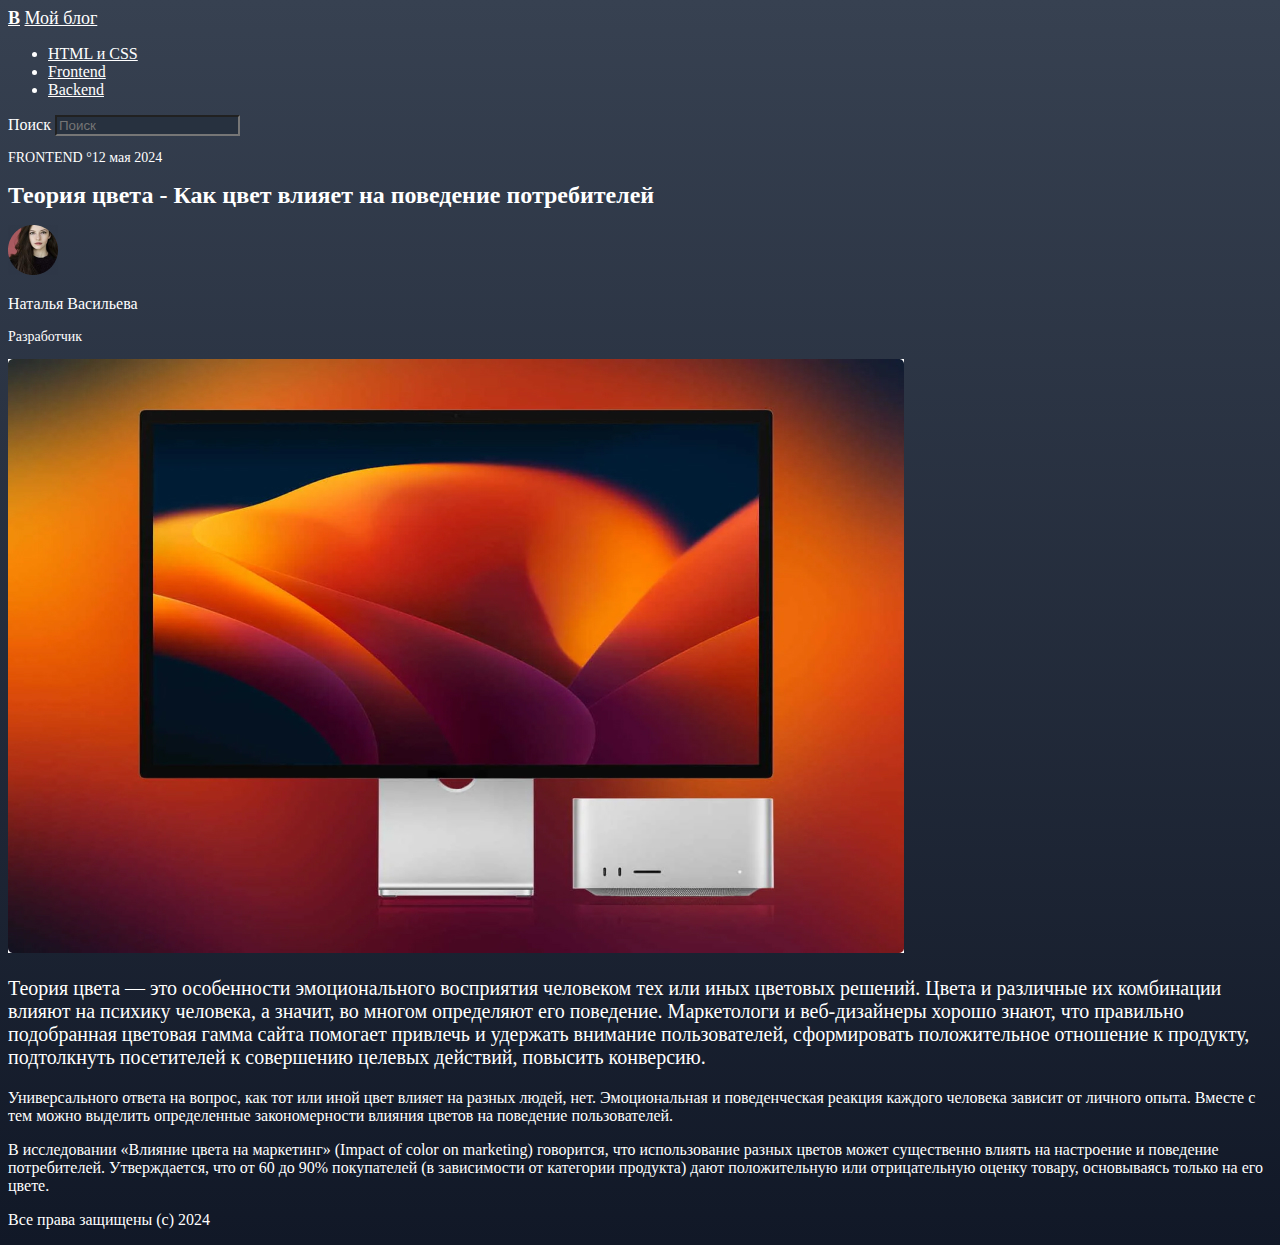
==== 1-Blog/index.html @ 47d86253 "Добавил цвет шрифтов и размер" ====
<!DOCTYPE html>
<html lang="ru">
<head>
	<meta charset="UTF-8">
	<meta http-equiv="X-UA-Compatible" content="IE=edge">
	<meta name="viewport" content="width=device-width, initial-scale=1.0">
	<meta name="description" content="Влияние цвета на поведение потребителей">
	<title>Блог | Васильева Н.</title>
	<link rel="stylesheet" href="./styles/style.css">
</head>
<body>

	<header>
		<nav>
			<div class="logo">
				<a class="logo-symbol" href="#">B</a>
				<a href="#">Мой блог</a>
			</div>
			<ul>
				<li><a href="#">HTML и CSS</a></li>
				<li><a href="#">Frontend</a></li>
				<li><a href="#">Backend</a></li>
			</ul>

			<label>
				Поиск
				<input type="text" placeholder="Поиск">
			</label>
		</nav>
	</header>

	<main>
		<p class="frontend-info">FRONTEND <span class="frontend-info__circle">&deg;</span>12 мая 2024</p>
		<section>
			<h1>Теория цвета - Как цвет влияет на поведение потребителей</h1>
		
			<div class="developer-info">
				<img src="./images/photo_girl.png" alt="Фото владельца блога">
				<p class="developer-info__name">Наталья Васильева</p>
				<p class="developer-info__developer">Разработчик</p>
			</div>
			
			<img 
				class="developer-info__image"
				src="./images/color_pane.jpg" 
				alt="Картинка с цветной абстракцией">
		
			</section>
		
		<p class="paragraph-text__block1">Теория цвета — это особенности эмоционального восприятия человеком тех или иных цветовых решений. Цвета и различные
			их комбинации влияют на психику человека, а значит, во многом определяют его поведение. Маркетологи и веб-дизайнеры
			хорошо знают, что правильно подобранная цветовая гамма сайта помогает привлечь и удержать внимание пользователей,
			сформировать положительное отношение к продукту, подтолкнуть посетителей к совершению целевых действий, повысить конверсию.
		</p>
		<p>Универсального ответа на вопрос, как тот или иной цвет влияет на разных людей, нет. Эмоциональная и поведенческая
			реакция каждого человека зависит от личного опыта. Вместе с тем можно выделить определенные закономерности влияния
			цветов на поведение пользователей.
		</p>
		<p>В исследовании «Влияние цвета на маркетинг» (Impact of color on marketing) говорится, что использование разных
			цветов может существенно влиять на настроение и поведение потребителей. Утверждается, что от 60 до 90% покупателей (в
			зависимости от категории продукта) дают положительную или отрицательную оценку товару, основываясь только на его
			цвете.
		</p>
	</main>	
	<footer>
		<p>Все права защищены (c) 2024</p>
	</footer>
</body>
</html>
---- 1-Blog/styles/style.css ----
body {
	background: linear-gradient(180deg, #374151 0%, #111827 100%);
	font-size: 16px;
	font-style: normal;
	font-weight: 400;
	color: #FFF;
}



nav a {
	color: #FFF;
}

.logo {
	font-size: 18px;
	font-weight: 400;
}

.logo-symbol {
	font-weight: 600;
}

nav input {
	background: rgba(31, 41, 55, 0.60);
}

.frontend-info {
	font-size: 14px;
}

h1 {
	font-size: 24px;
}

.developer-info {
	font-size: 16px;
}

.developer-info__developer {
	font-size: 14px;
}

.paragraph-text__block1 {
	font-size: 20px;
}
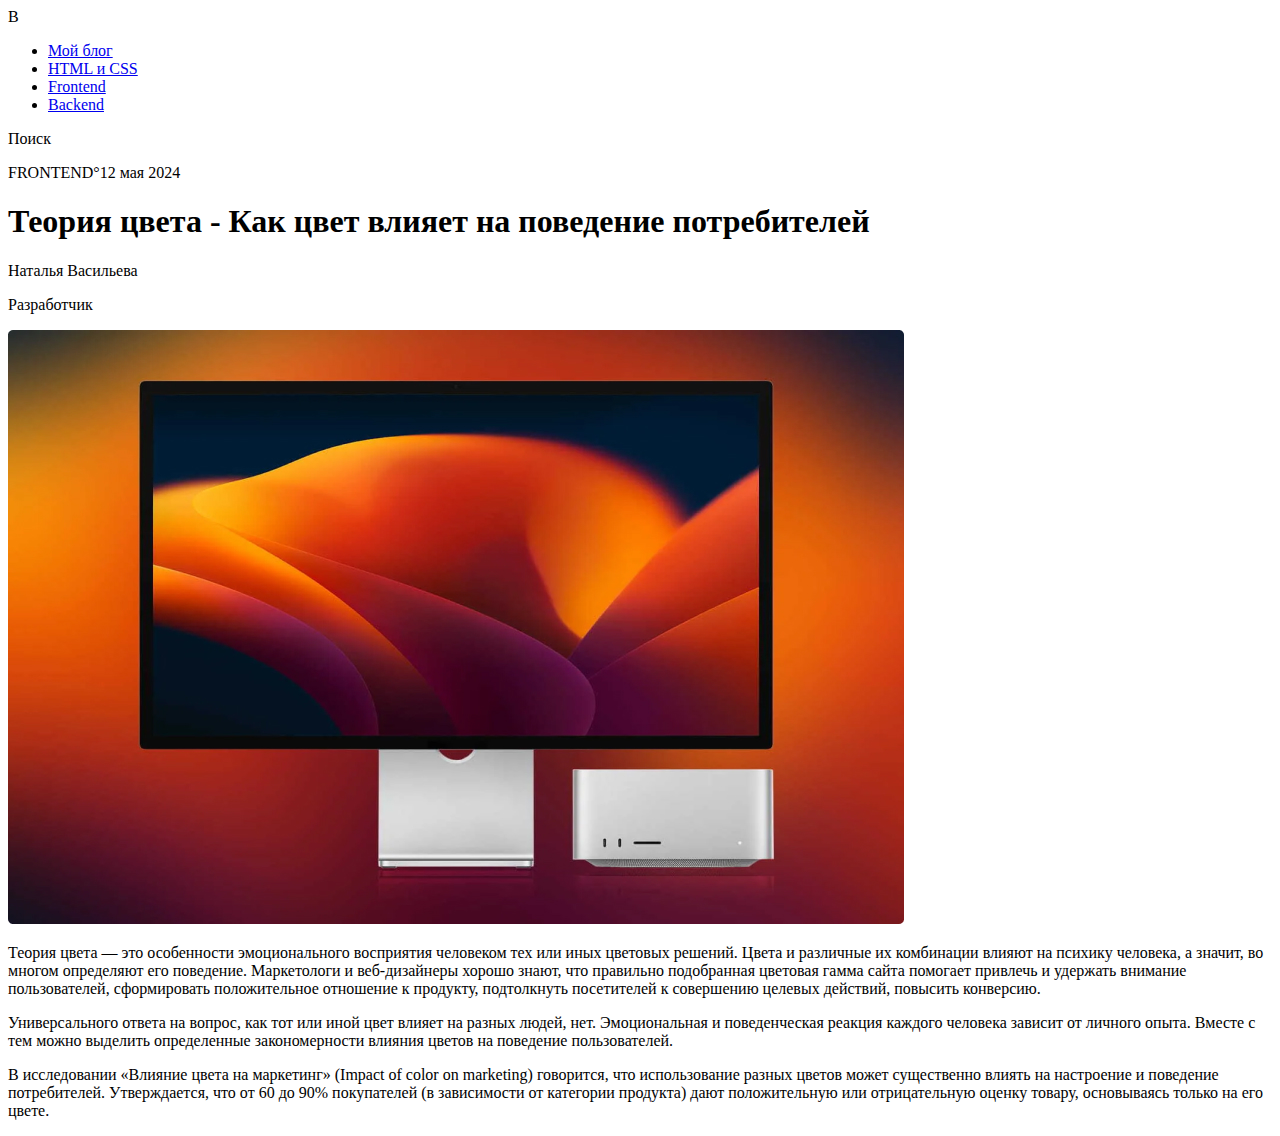
==== commit 9e5b1563: "Merge pull request #4 from kertio/1-html" ====
--- a/1-Blog/index.html
+++ b/1-Blog/index.html
@@ -6,48 +6,35 @@
 	<meta name="viewport" content="width=device-width, initial-scale=1.0">
 	<meta name="description" content="Влияние цвета на поведение потребителей">
 	<title>Блог | Васильева Н.</title>
-	<link rel="stylesheet" href="./styles/style.css">
 </head>
 <body>
 
 	<header>
 		<nav>
-			<div class="logo">
-				<a class="logo-symbol" href="#">B</a>
-				<a href="#">Мой блог</a>
-			</div>
+			<div>B</div>
 			<ul>
+				<li><a href="#">Мой блог</a></li>
 				<li><a href="#">HTML и CSS</a></li>
 				<li><a href="#">Frontend</a></li>
 				<li><a href="#">Backend</a></li>
 			</ul>
-
-			<label>
-				Поиск
-				<input type="text" placeholder="Поиск">
-			</label>
+			<p>Поиск</p>
 		</nav>
 	</header>
 
 	<main>
-		<p class="frontend-info">FRONTEND <span class="frontend-info__circle">&deg;</span>12 мая 2024</p>
+		<p>FRONTEND<span>&deg;</span>12 мая 2024</p>
 		<section>
 			<h1>Теория цвета - Как цвет влияет на поведение потребителей</h1>
 		
-			<div class="developer-info">
-				<img src="./images/photo_girl.png" alt="Фото владельца блога">
-				<p class="developer-info__name">Наталья Васильева</p>
-				<p class="developer-info__developer">Разработчик</p>
+			<div>
+				<p>Наталья Васильева</p>
+				<p>Разработчик</p>
 			</div>
-			
-			<img 
-				class="developer-info__image"
-				src="./images/color_pane.jpg" 
-				alt="Картинка с цветной абстракцией">
+			<img src="./images/color_pane.jpg" alt="Картинка с цветной абстракцией">
+		</section>
 		
-			</section>
-		
-		<p class="paragraph-text__block1">Теория цвета — это особенности эмоционального восприятия человеком тех или иных цветовых решений. Цвета и различные
+		<p>Теория цвета — это особенности эмоционального восприятия человеком тех или иных цветовых решений. Цвета и различные
 			их комбинации влияют на психику человека, а значит, во многом определяют его поведение. Маркетологи и веб-дизайнеры
 			хорошо знают, что правильно подобранная цветовая гамма сайта помогает привлечь и удержать внимание пользователей,
 			сформировать положительное отношение к продукту, подтолкнуть посетителей к совершению целевых действий, повысить конверсию.
@@ -61,9 +48,9 @@
 			зависимости от категории продукта) дают положительную или отрицательную оценку товару, основываясь только на его
 			цвете.
 		</p>
-	</main>	
-	<footer>
-		<p>Все права защищены (c) 2024</p>
-	</footer>
+
+	</main>
+
+	
 </body>
 </html>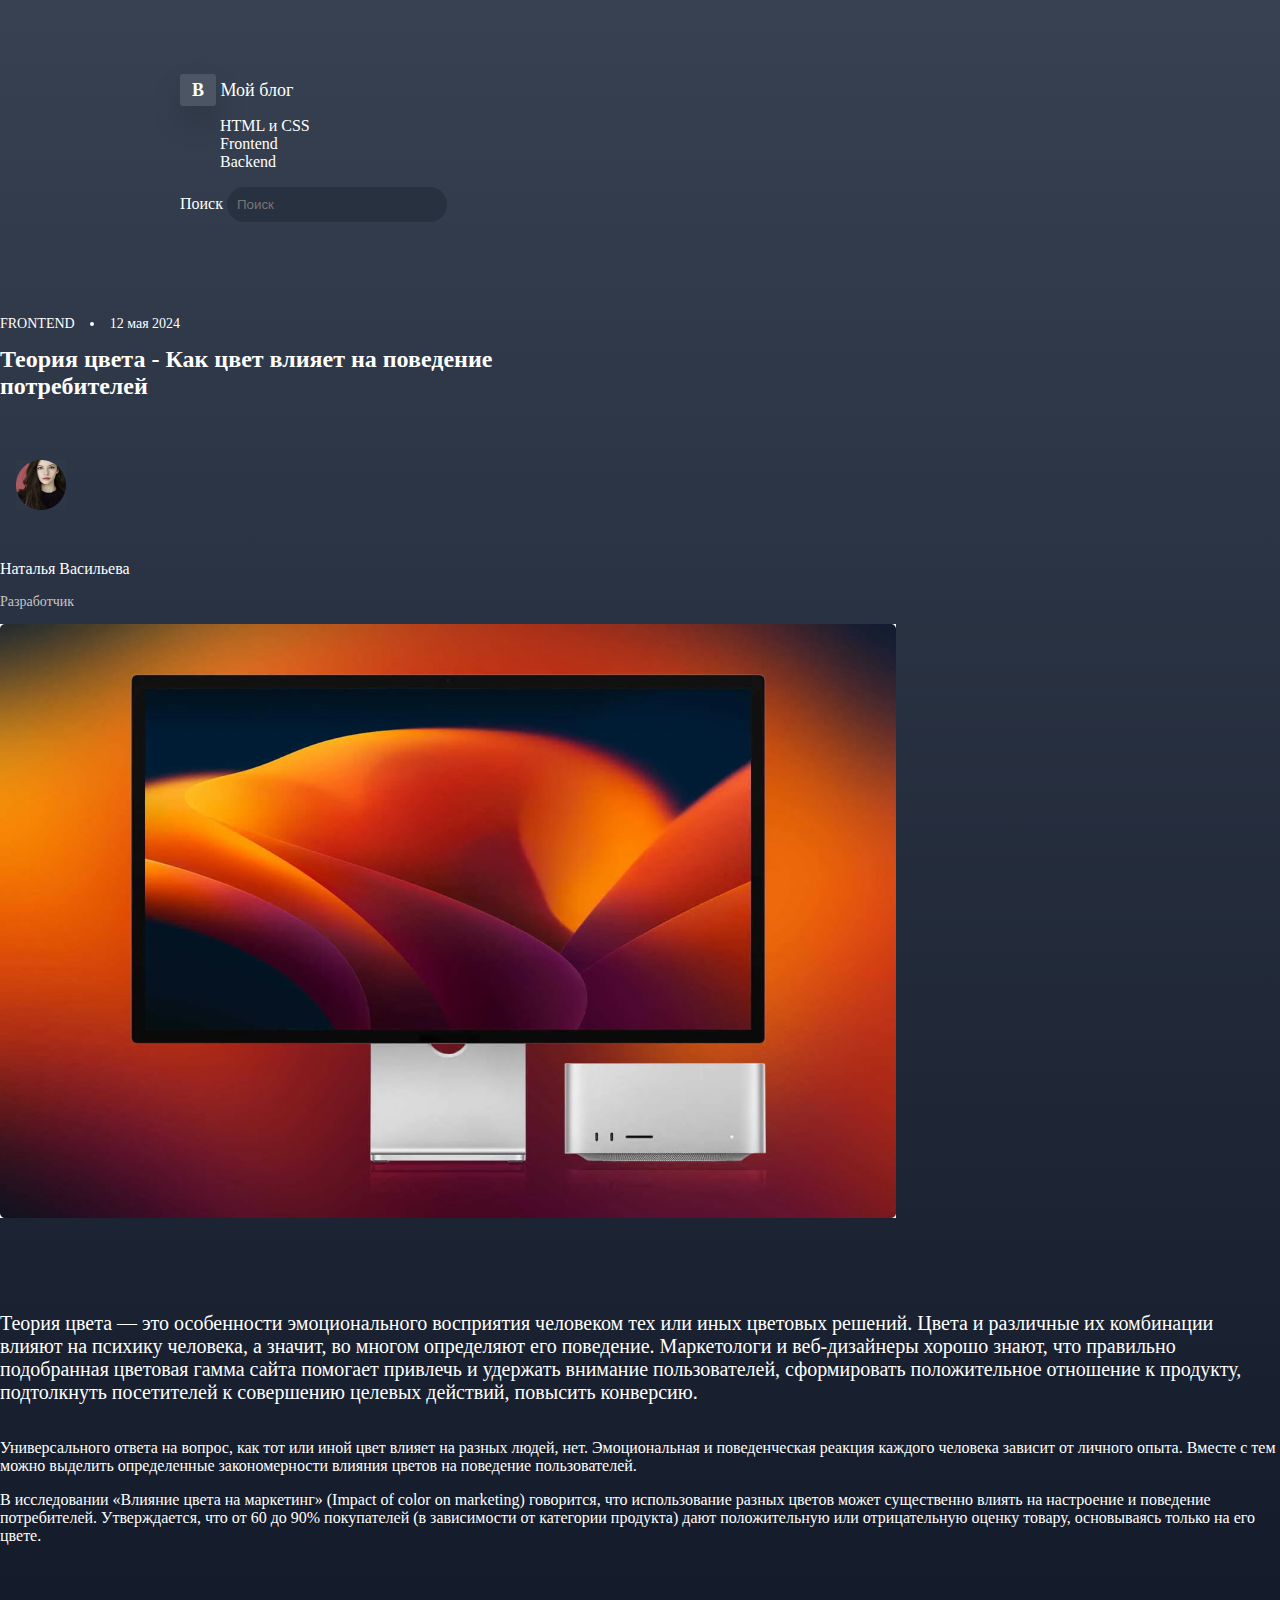
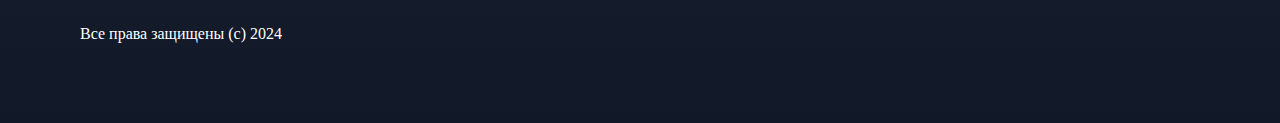
==== commit 834f4ada: "Стилизация страницы блога. Добавление отступов." ====
--- a/1-Blog/index.html
+++ b/1-Blog/index.html
@@ -6,35 +6,52 @@
 	<meta name="viewport" content="width=device-width, initial-scale=1.0">
 	<meta name="description" content="Влияние цвета на поведение потребителей">
 	<title>Блог | Васильева Н.</title>
+	<link rel="stylesheet" href="./styles/style.css">
 </head>
 <body>
 
 	<header>
 		<nav>
-			<div>B</div>
+			<div class="logo">
+				<a class="logo-symbol" href="#">B</a>
+				<a href="#">Мой блог</a>
+			</div>
 			<ul>
-				<li><a href="#">Мой блог</a></li>
 				<li><a href="#">HTML и CSS</a></li>
 				<li><a href="#">Frontend</a></li>
 				<li><a href="#">Backend</a></li>
 			</ul>
-			<p>Поиск</p>
+
+			<label>
+				Поиск
+				<input type="search" placeholder="Поиск">
+			</label>
 		</nav>
 	</header>
 
 	<main>
-		<p>FRONTEND<span>&deg;</span>12 мая 2024</p>
+		<div class="frontend-info">
+			<span>FRONTEND</span>
+			<span class="frontend-info__circle"></span>
+			<span>12 мая 2024</span>
+		</div>
 		<section>
 			<h1>Теория цвета - Как цвет влияет на поведение потребителей</h1>
 		
-			<div>
-				<p>Наталья Васильева</p>
-				<p>Разработчик</p>
+			<div class="developer-info">
+				<img src="./images/photo_girl.png" alt="Фото владельца блога">
+				<p class="developer-info__name">Наталья Васильева</p>
+				<p class="developer-info__developer">Разработчик</p>
 			</div>
-			<img src="./images/color_pane.jpg" alt="Картинка с цветной абстракцией">
-		</section>
+			
+			<img 
+				class="developer-info__image"
+				src="./images/color_pane.jpg" 
+				alt="Картинка с цветной абстракцией">
 		
-		<p>Теория цвета — это особенности эмоционального восприятия человеком тех или иных цветовых решений. Цвета и различные
+			</section>
+		
+		<p class="paragraph-text__block1">Теория цвета — это особенности эмоционального восприятия человеком тех или иных цветовых решений. Цвета и различные
 			их комбинации влияют на психику человека, а значит, во многом определяют его поведение. Маркетологи и веб-дизайнеры
 			хорошо знают, что правильно подобранная цветовая гамма сайта помогает привлечь и удержать внимание пользователей,
 			сформировать положительное отношение к продукту, подтолкнуть посетителей к совершению целевых действий, повысить конверсию.
@@ -48,9 +65,9 @@
 			зависимости от категории продукта) дают положительную или отрицательную оценку товару, основываясь только на его
 			цвете.
 		</p>
-
-	</main>
-
-	
+	</main>	
+	<footer>
+		<p>Все права защищены (c) 2024</p>
+	</footer>
 </body>
 </html>--- a/1-Blog/styles/style.css
+++ b/1-Blog/styles/style.css
@@ -0,0 +1,94 @@
+body {
+	box-sizing: border-box;
+	background: linear-gradient(180deg, #374151 0%, #111827 100%);
+	font-size: 16px;
+	font-style: normal;
+	font-weight: 400;
+	color: #FFF;
+	padding: 0;
+	margin: 0;
+}
+
+h1 {
+	font-size: 24px;
+	margin: 0 0 30px;
+	width: 525px;
+}
+
+nav {
+	padding: 80px 0 80px 180px;
+}
+
+nav li {
+	list-style: none;
+}
+
+nav a {
+	color: #FFF;
+	text-decoration: none;
+}
+
+nav input {
+	border: none;
+	border-radius: 100px;
+	background: rgba(31, 41, 55, 0.60);
+	width: 220px;
+	padding: 10px 10px;
+}
+
+footer p {
+	margin: 80px;
+}
+
+.logo {
+	font-size: 18px;
+	font-weight: 400;
+}
+
+.logo-symbol {
+	font-weight: 600;
+	border-radius: 3px;
+	background: #4B5563;
+	box-shadow: 0px 15px 30px 0px rgba(0, 0, 0, 0.15);
+	padding: 6px 12px;
+}
+
+.frontend-info {
+	font-size: 14px;
+	margin: 14px 0;
+}
+
+.frontend-info__circle {
+	display: inline-block;
+	width: 4px;
+	height: 4px;
+	background-color: #FFF;
+	border-radius: 50%;
+	margin: 2px 12px;
+}
+
+.developer-info {
+	font-size: 16px;
+}
+
+.developer-info img {
+	margin: 30px 16px;
+	width: 50px;
+	height: 50px;
+}
+
+
+.developer-info__developer {
+	font-size: 14px;
+	color: #cac5c5;
+}
+
+.developer-info__image {
+	margin-bottom: 70px;
+}
+
+.paragraph-text__block1 {
+	font-size: 20px;
+	margin-bottom: 35px;
+}
+
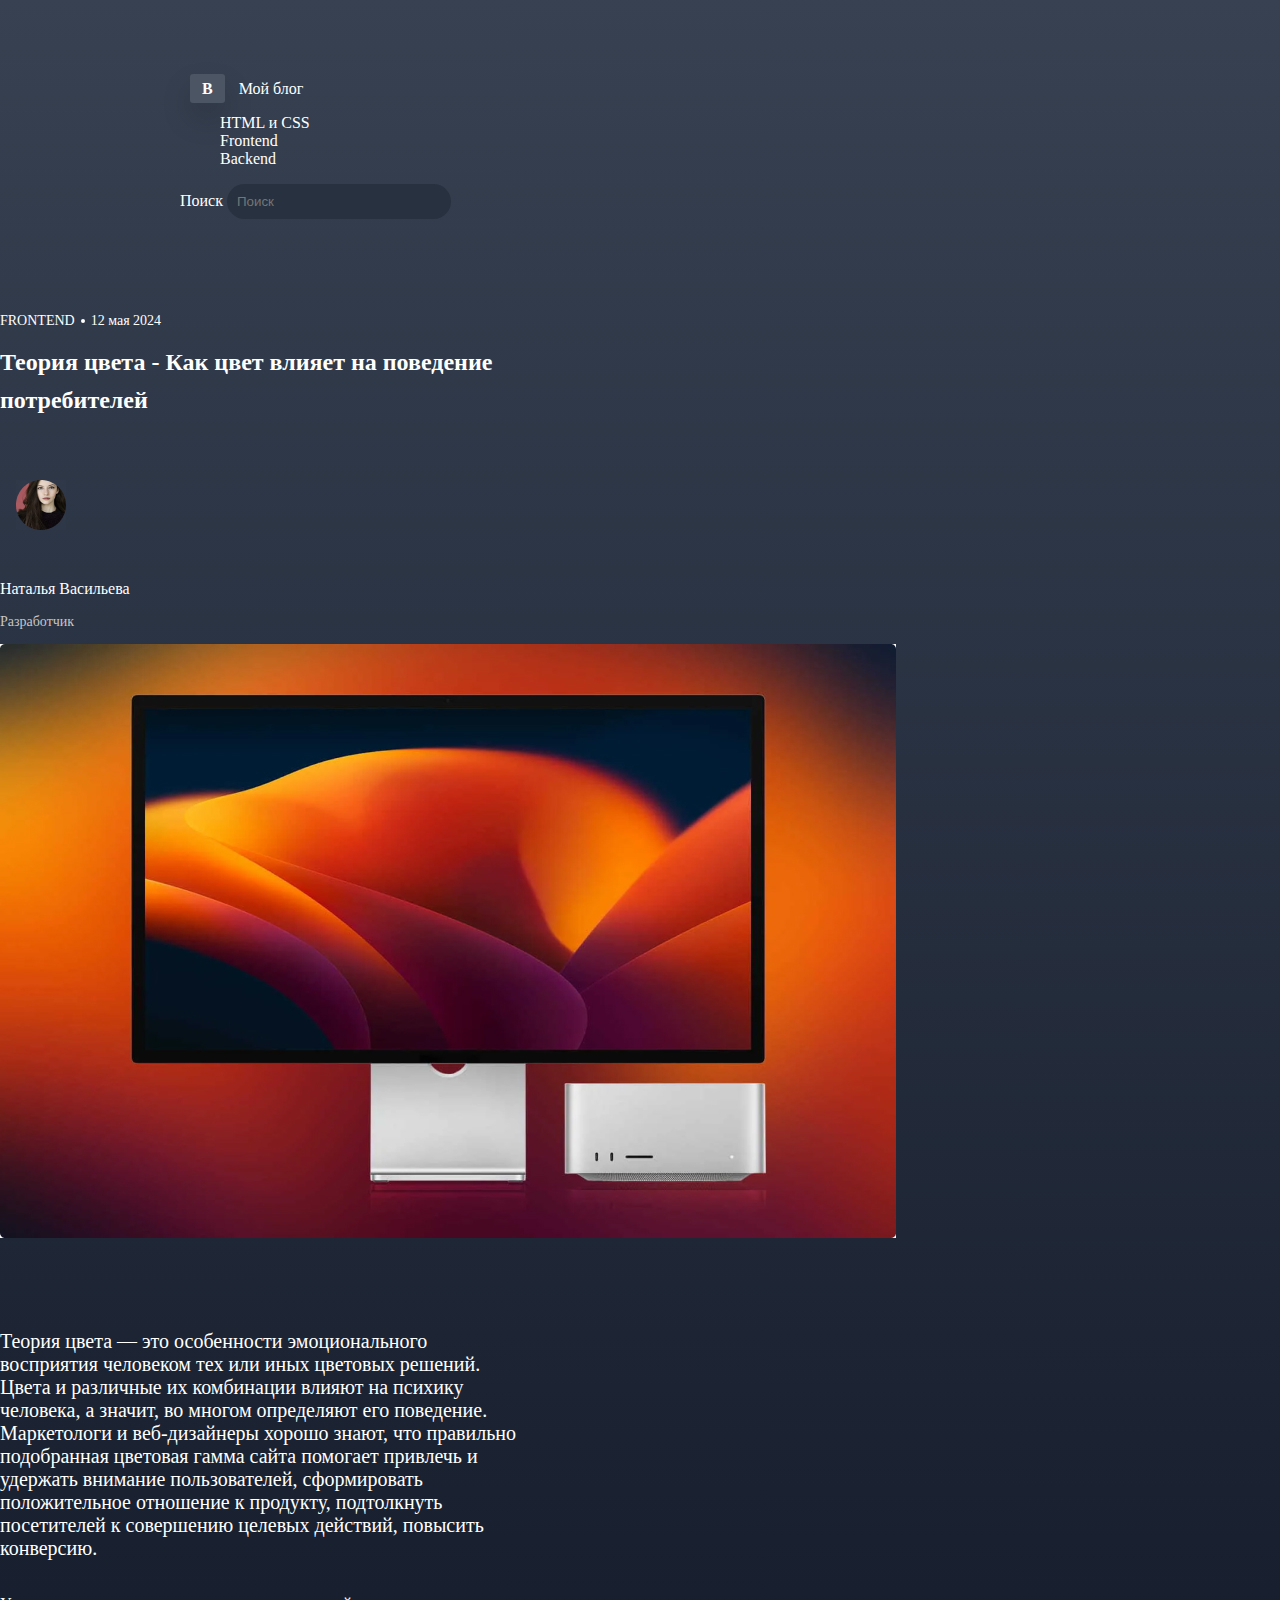
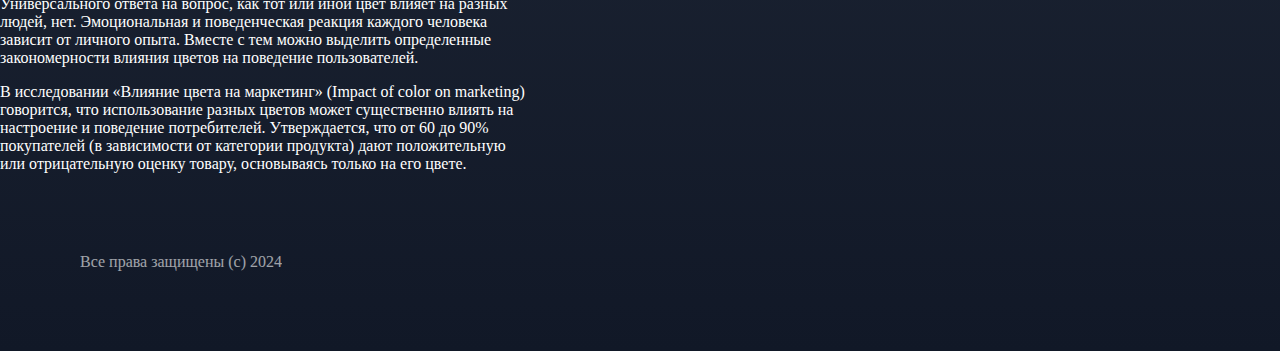
==== commit 008366da: "fix: Исправление ошибок в стилях." ====
--- a/1-Blog/index.html
+++ b/1-Blog/index.html
@@ -13,9 +13,10 @@
 	<header>
 		<nav>
 			<div class="logo">
-				<a class="logo-symbol" href="#">B</a>
-				<a href="#">Мой блог</a>
-			</div>
+				<a href="#">
+					<span class="logo-symbol">B</span>
+					Мой блог
+				</a>
 			<ul>
 				<li><a href="#">HTML и CSS</a></li>
 				<li><a href="#">Frontend</a></li>
@@ -31,36 +32,39 @@
 
 	<main>
 		<div class="frontend-info">
-			<span>FRONTEND</span>
-			<span class="frontend-info__circle"></span>
-			<span>12 мая 2024</span>
+			<span>FRONTEND</span><span>12 мая 2024</span>
 		</div>
 		<section>
 			<h1>Теория цвета - Как цвет влияет на поведение потребителей</h1>
 		
 			<div class="developer-info">
-				<img src="./images/photo_girl.png" alt="Фото владельца блога">
+				<img class="developer-info__avatar"
+					src="./images/photo_girl.png" 
+					alt="Фото владельца блога" />
 				<p class="developer-info__name">Наталья Васильева</p>
 				<p class="developer-info__developer">Разработчик</p>
 			</div>
 			
-			<img 
-				class="developer-info__image"
-				src="./images/color_pane.jpg" 
-				alt="Картинка с цветной абстракцией">
-		
-			</section>
+			
+		</section>
+
+		<img 
+			class="hero__image"
+			src="./images/color_pane.jpg" 
+			alt="Картинка с цветной абстракцией">
 		
 		<p class="paragraph-text__block1">Теория цвета — это особенности эмоционального восприятия человеком тех или иных цветовых решений. Цвета и различные
 			их комбинации влияют на психику человека, а значит, во многом определяют его поведение. Маркетологи и веб-дизайнеры
 			хорошо знают, что правильно подобранная цветовая гамма сайта помогает привлечь и удержать внимание пользователей,
 			сформировать положительное отношение к продукту, подтолкнуть посетителей к совершению целевых действий, повысить конверсию.
 		</p>
-		<p>Универсального ответа на вопрос, как тот или иной цвет влияет на разных людей, нет. Эмоциональная и поведенческая
+		
+		<p class="paragraph-text__block2">Универсального ответа на вопрос, как тот или иной цвет влияет на разных людей, нет. Эмоциональная и поведенческая
 			реакция каждого человека зависит от личного опыта. Вместе с тем можно выделить определенные закономерности влияния
 			цветов на поведение пользователей.
 		</p>
-		<p>В исследовании «Влияние цвета на маркетинг» (Impact of color on marketing) говорится, что использование разных
+
+		<p class="paragraph-text__block2">В исследовании «Влияние цвета на маркетинг» (Impact of color on marketing) говорится, что использование разных
 			цветов может существенно влиять на настроение и поведение потребителей. Утверждается, что от 60 до 90% покупателей (в
 			зависимости от категории продукта) дают положительную или отрицательную оценку товару, основываясь только на его
 			цвете.
--- a/1-Blog/styles/style.css
+++ b/1-Blog/styles/style.css
@@ -1,7 +1,10 @@
+html {
+	font-size: 10px;
+}
+
 body {
 	box-sizing: border-box;
 	background: linear-gradient(180deg, #374151 0%, #111827 100%);
-	font-size: 16px;
 	font-style: normal;
 	font-weight: 400;
 	color: #FFF;
@@ -9,14 +12,13 @@
 	margin: 0;
 }
 
-h1 {
-	font-size: 24px;
-	margin: 0 0 30px;
-	width: 525px;
+.logo {
+	font-size: 1.6rem;
 }
 
 nav {
 	padding: 80px 0 80px 180px;
+	max-width: 100%;
 }
 
 nav li {
@@ -32,18 +34,21 @@
 	border: none;
 	border-radius: 100px;
 	background: rgba(31, 41, 55, 0.60);
-	width: 220px;
+	width: 40vw;
+	max-width: 224px;
 	padding: 10px 10px;
 }
 
-footer p {
-	margin: 80px;
+
+h1 {
+	font-size: 2.4em;
+	line-height: 1.6em;
+	margin: 0 0 30px;
+	width: 100%;
+	max-width: 525px;
 }
 
-.logo {
-	font-size: 18px;
-	font-weight: 400;
-}
+
 
 .logo-symbol {
 	font-weight: 600;
@@ -51,27 +56,30 @@
 	background: #4B5563;
 	box-shadow: 0px 15px 30px 0px rgba(0, 0, 0, 0.15);
 	padding: 6px 12px;
+	margin: 0 10px;
 }
 
 .frontend-info {
-	font-size: 14px;
+	font-size: 1.4rem;
 	margin: 14px 0;
+	max-width: 180px;
 }
 
-.frontend-info__circle {
+.frontend-info > span:nth-child(1)::after {
+	content: '';
 	display: inline-block;
 	width: 4px;
 	height: 4px;
+	margin: 2px 6px;
+	border-radius: 50%;
 	background-color: #FFF;
-	border-radius: 50%;
-	margin: 2px 12px;
 }
 
 .developer-info {
-	font-size: 16px;
+	font-size: 1.6rem;
 }
 
-.developer-info img {
+.developer-info__avatar {
 	margin: 30px 16px;
 	width: 50px;
 	height: 50px;
@@ -79,16 +87,31 @@
 
 
 .developer-info__developer {
-	font-size: 14px;
+	font-size: 1.4rem;
 	color: #cac5c5;
 }
 
-.developer-info__image {
+.hero__image {
 	margin-bottom: 70px;
+	max-width: 100%;
 }
 
 .paragraph-text__block1 {
-	font-size: 20px;
+	font-size: 2rem;
 	margin-bottom: 35px;
+	width: 100%;
+	max-width: 525px;
 }
 
+.paragraph-text__block2 {
+	font-size: 1.6rem;
+	width: 100%;
+	max-width: 525px;
+}
+
+footer p {
+	font-size: 1.6rem;
+	margin: 80px;
+	max-width: 226px;
+	opacity: 0.6;
+}
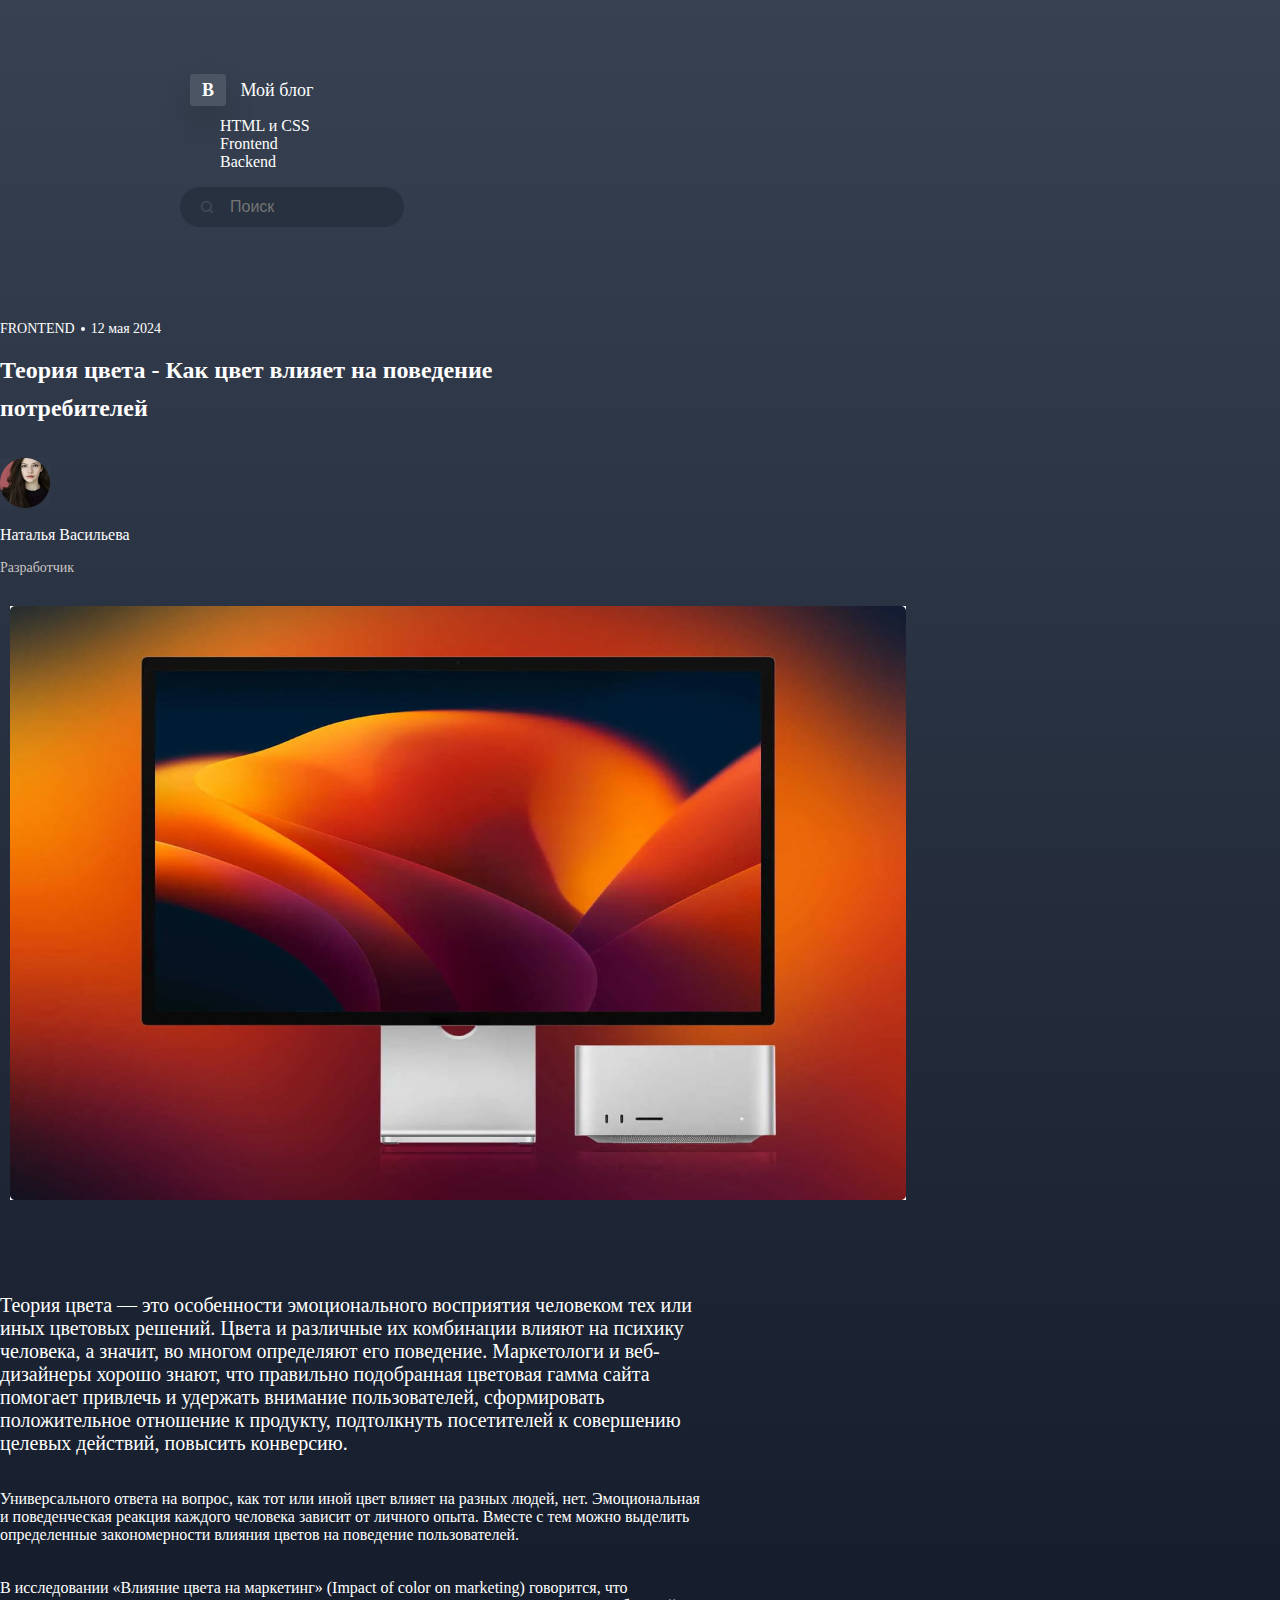
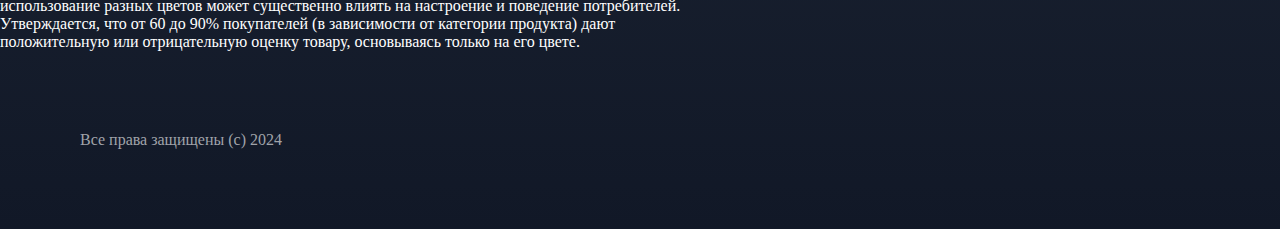
==== commit 1d2fa41c: "fix: Исправление ошибок, рефакторинг проектов." ====
--- a/1-Blog/index.html
+++ b/1-Blog/index.html
@@ -9,34 +9,37 @@
 	<link rel="stylesheet" href="./styles/style.css">
 </head>
 <body>
-
-	<header>
-		<nav>
-			<div class="logo">
-				<a href="#">
-					<span class="logo-symbol">B</span>
-					Мой блог
-				</a>
-			<ul>
-				<li><a href="#">HTML и CSS</a></li>
-				<li><a href="#">Frontend</a></li>
-				<li><a href="#">Backend</a></li>
+	<header class="header">
+		<nav class="nav">
+			<a class="logo" href="#!">
+				<span class="logo-symbol">B</span>
+				Мой блог
+			</a>
+			<ul class="nav-list">
+				<li class="nav-item">
+					<a class="nav-link"	href="#!">HTML и CSS</a>
+				</li>
+				<li class="nav-item">
+					<a class="nav-link"	href="#!">Frontend</a>
+				</li>
+				<li class="nav-item">
+					<a class="nav-link"	href="#!">Backend</a>
+				</li>
 			</ul>
-
-			<label>
-				Поиск
-				<input type="search" placeholder="Поиск">
-			</label>
+			<label class="search">
+				<input class="search__input" type="search" placeholder="Поиск">
+			</label> 
 		</nav>
 	</header>
 
 	<main>
 		<div class="frontend-info">
-			<span>FRONTEND</span><span>12 мая 2024</span>
+			<span>FRONTEND</span><time>12 мая 2024</time>
 		</div>
+		
+		
 		<section>
 			<h1>Теория цвета - Как цвет влияет на поведение потребителей</h1>
-		
 			<div class="developer-info">
 				<img class="developer-info__avatar"
 					src="./images/photo_girl.png" 
@@ -44,8 +47,6 @@
 				<p class="developer-info__name">Наталья Васильева</p>
 				<p class="developer-info__developer">Разработчик</p>
 			</div>
-			
-			
 		</section>
 
 		<img 
@@ -53,25 +54,23 @@
 			src="./images/color_pane.jpg" 
 			alt="Картинка с цветной абстракцией">
 		
-		<p class="paragraph-text__block1">Теория цвета — это особенности эмоционального восприятия человеком тех или иных цветовых решений. Цвета и различные
+		<p class="paragraph">Теория цвета — это особенности эмоционального восприятия человеком тех или иных цветовых решений. Цвета и различные
 			их комбинации влияют на психику человека, а значит, во многом определяют его поведение. Маркетологи и веб-дизайнеры
 			хорошо знают, что правильно подобранная цветовая гамма сайта помогает привлечь и удержать внимание пользователей,
 			сформировать положительное отношение к продукту, подтолкнуть посетителей к совершению целевых действий, повысить конверсию.
 		</p>
-		
-		<p class="paragraph-text__block2">Универсального ответа на вопрос, как тот или иной цвет влияет на разных людей, нет. Эмоциональная и поведенческая
+		<p class="paragraph small-paragraph">Универсального ответа на вопрос, как тот или иной цвет влияет на разных людей, нет. Эмоциональная и поведенческая
 			реакция каждого человека зависит от личного опыта. Вместе с тем можно выделить определенные закономерности влияния
 			цветов на поведение пользователей.
 		</p>
-
-		<p class="paragraph-text__block2">В исследовании «Влияние цвета на маркетинг» (Impact of color on marketing) говорится, что использование разных
+		<p class="paragraph small-paragraph">В исследовании «Влияние цвета на маркетинг» (Impact of color on marketing) говорится, что использование разных
 			цветов может существенно влиять на настроение и поведение потребителей. Утверждается, что от 60 до 90% покупателей (в
 			зависимости от категории продукта) дают положительную или отрицательную оценку товару, основываясь только на его
 			цвете.
 		</p>
 	</main>	
 	<footer>
-		<p>Все права защищены (c) 2024</p>
+		<p class="copyright">Все права защищены (c) 2024</p>
 	</footer>
 </body>
 </html>--- a/1-Blog/styles/style.css
+++ b/1-Blog/styles/style.css
@@ -1,54 +1,36 @@
-html {
-	font-size: 10px;
-}
-
 body {
 	box-sizing: border-box;
 	background: linear-gradient(180deg, #374151 0%, #111827 100%);
-	font-style: normal;
-	font-weight: 400;
 	color: #FFF;
 	padding: 0;
 	margin: 0;
+	font-weight: 400;
+}
+
+h1 {
+	font-size: 24px;
+	line-height: 1.6em;
+	margin: 0 0 30px;
+	max-width: 525px;
+}
+
+.header {
+	width: 100%;
+	font-size: 16px;
+}
+
+.nav {
+	padding: 80px 0 80px 180px;
+	max-width: 1080px;
+	font-style: normal;
+	font-size: 1em;
 }
 
 .logo {
-	font-size: 1.6rem;
-}
-
-nav {
-	padding: 80px 0 80px 180px;
-	max-width: 100%;
-}
-
-nav li {
-	list-style: none;
-}
-
-nav a {
+	font-size: 18px;
 	color: #FFF;
 	text-decoration: none;
 }
-
-nav input {
-	border: none;
-	border-radius: 100px;
-	background: rgba(31, 41, 55, 0.60);
-	width: 40vw;
-	max-width: 224px;
-	padding: 10px 10px;
-}
-
-
-h1 {
-	font-size: 2.4em;
-	line-height: 1.6em;
-	margin: 0 0 30px;
-	width: 100%;
-	max-width: 525px;
-}
-
-
 
 .logo-symbol {
 	font-weight: 600;
@@ -59,13 +41,51 @@
 	margin: 0 10px;
 }
 
+.nav-list {
+	list-style: none;
+}
+
+.nav-link {
+	text-decoration: none;
+	color: #FFF;
+}
+
+.search {
+	position: relative;
+	font-size: 16px;
+	font-style: normal;
+	font-weight: 400;
+}
+
+.search__input {
+	height: 40px;
+	max-width: 224px;
+	border: none;
+	border-radius: 100px;
+	background: rgba(31, 41, 55, 0.60);
+	padding: 10px 24px 10px 50px;
+	font-size: 1em;
+	color: #A9ADB3;;
+}
+
+.search::before {
+	content: '';
+	position: absolute;
+	background: url('../icons/search.svg');
+	width: 14px;
+	height: 14px;
+	color: #3D4653;
+	top: 2px;
+	left: 20px;
+}	
+
 .frontend-info {
-	font-size: 1.4rem;
+	font-size: 14px;
 	margin: 14px 0;
 	max-width: 180px;
 }
 
-.frontend-info > span:nth-child(1)::after {
+.frontend-info span::after {
 	content: '';
 	display: inline-block;
 	width: 4px;
@@ -76,42 +96,51 @@
 }
 
 .developer-info {
-	font-size: 1.6rem;
+	font-size: 10px;
+	color: #FFF;
+	margin-bottom: 30px;
 }
 
 .developer-info__avatar {
-	margin: 30px 16px;
 	width: 50px;
 	height: 50px;
 }
 
+.developer-info__name {
+	font-size: 1.6em;
+}
 
 .developer-info__developer {
-	font-size: 1.4rem;
+	font-size: 1.4em;
 	color: #cac5c5;
 }
 
 .hero__image {
-	margin-bottom: 70px;
-	max-width: 100%;
+	margin: 0 10px 70px;
+	max-width: 896px;
 }
 
-.paragraph-text__block1 {
-	font-size: 2rem;
-	margin-bottom: 35px;
+.paragraph {
 	width: 100%;
-	max-width: 525px;
+	max-width: 708px;
+	font-size: 20px;
 }
 
-.paragraph-text__block2 {
-	font-size: 1.6rem;
-	width: 100%;
-	max-width: 525px;
+.paragraph:not(:last-child) {
+	margin-bottom: 35px;
 }
 
-footer p {
-	font-size: 1.6rem;
+.small-paragraph {
+	font-size: 16px;
+}
+
+.copyright {
+	font-size: 16px;
+	color: #A0A3A9;
+	max-width: 226px;
+}
+
+footer {
 	margin: 80px;
-	max-width: 226px;
-	opacity: 0.6;
+	width: 100%;
 }
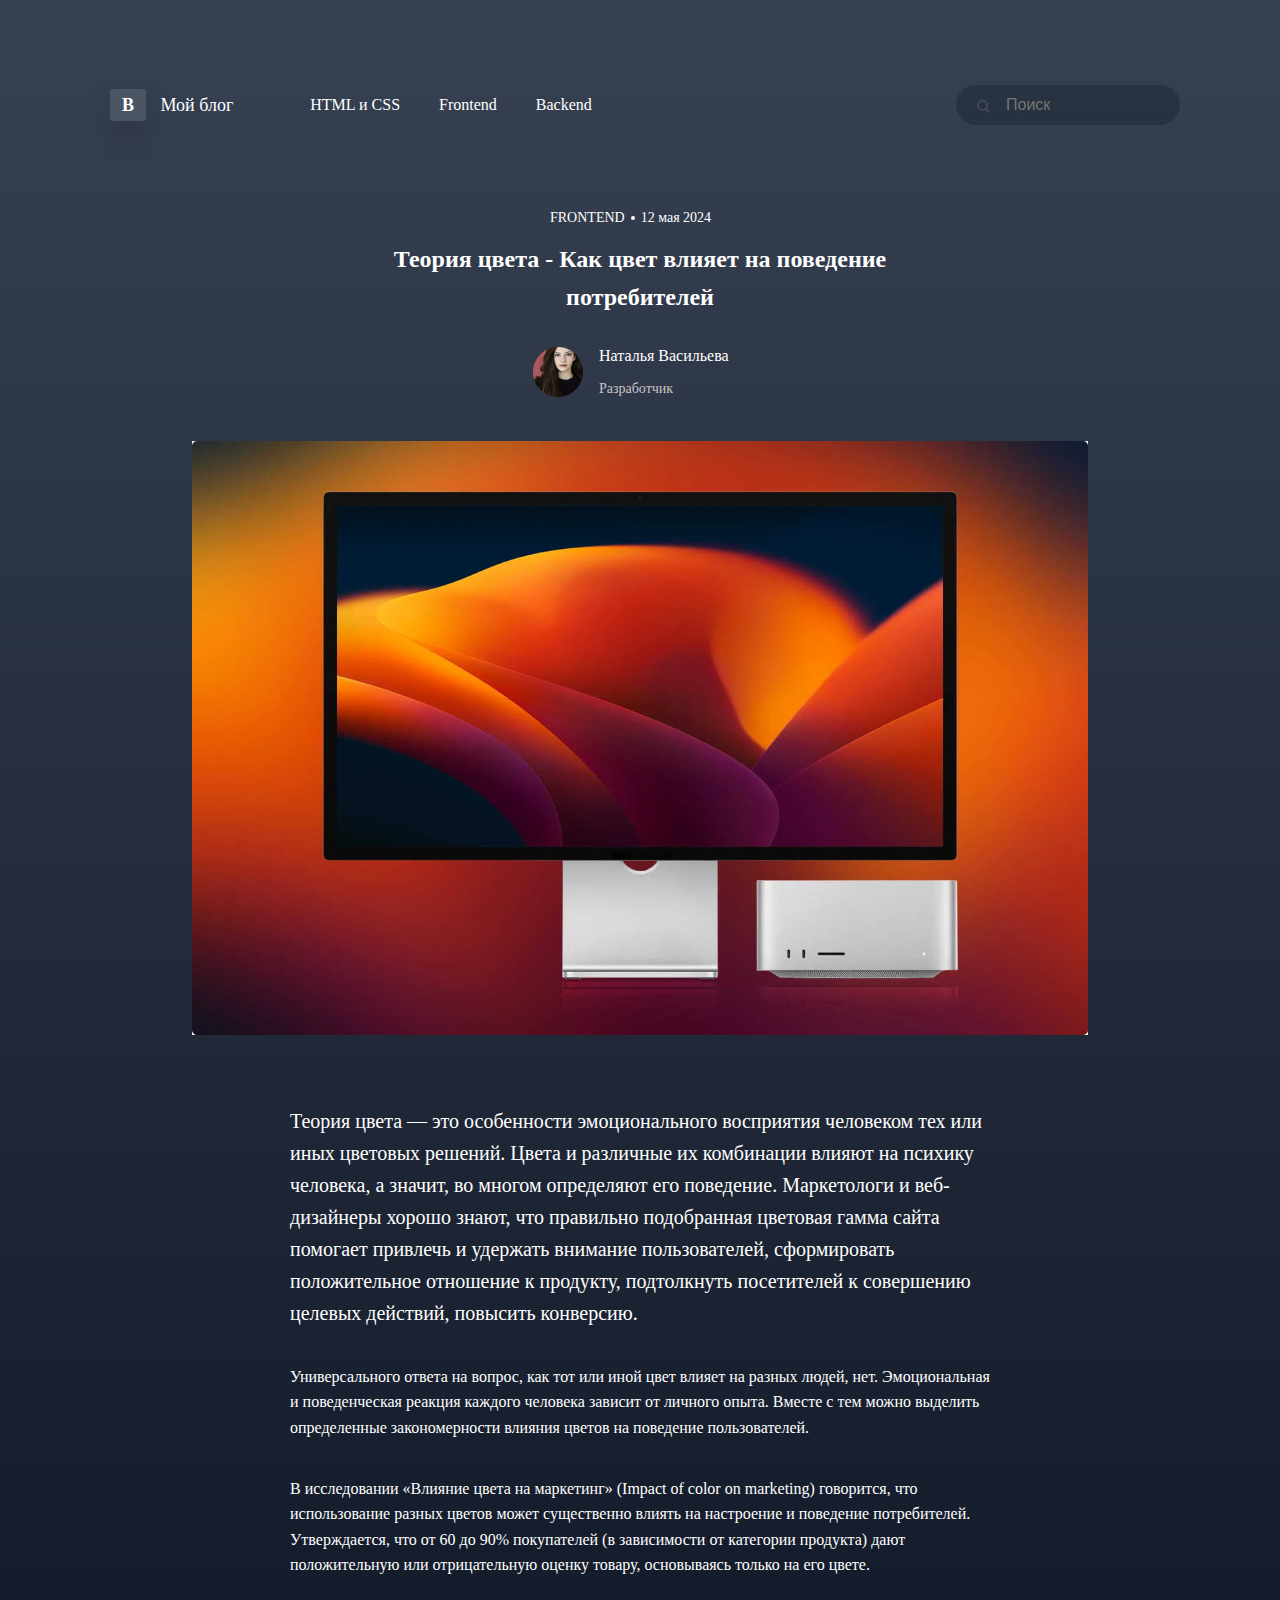
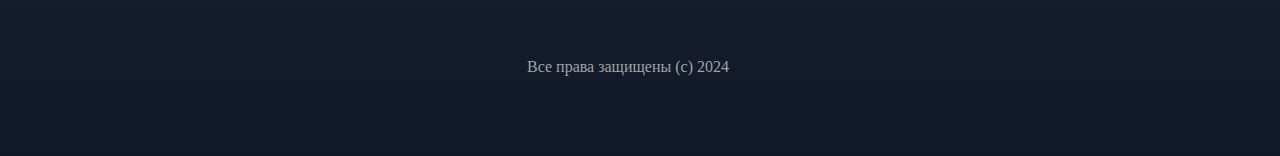
==== commit e29b36b6: "feat: Позиционирование элементов через flex" ====
--- a/1-Blog/index.html
+++ b/1-Blog/index.html
@@ -44,8 +44,10 @@
 				<img class="developer-info__avatar"
 					src="./images/photo_girl.png" 
 					alt="Фото владельца блога" />
-				<p class="developer-info__name">Наталья Васильева</p>
-				<p class="developer-info__developer">Разработчик</p>
+				<div>
+					<p class="developer-info__name">Наталья Васильева</p>
+					<p class="developer-info__developer">Разработчик</p>
+				</div>
 			</div>
 		</section>
 
--- a/1-Blog/styles/style.css
+++ b/1-Blog/styles/style.css
@@ -10,8 +10,9 @@
 h1 {
 	font-size: 24px;
 	line-height: 1.6em;
-	margin: 0 0 30px;
+	margin: 0 auto 30px;
 	max-width: 525px;
+	text-align: center;
 }
 
 .header {
@@ -20,16 +21,22 @@
 }
 
 .nav {
-	padding: 80px 0 80px 180px;
+	padding: 80px 0;
+	margin: 0 auto;
 	max-width: 1080px;
 	font-style: normal;
 	font-size: 1em;
+
+	display: flex;
+	align-items: center;
+	justify-content: space-between;
 }
 
 .logo {
 	font-size: 18px;
 	color: #FFF;
 	text-decoration: none;
+	margin-right: 77px;
 }
 
 .logo-symbol {
@@ -43,6 +50,11 @@
 
 .nav-list {
 	list-style: none;
+	display: flex;
+	gap: 39px;
+	padding: 0;
+	margin-right: auto;
+
 }
 
 .nav-link {
@@ -75,13 +87,13 @@
 	width: 14px;
 	height: 14px;
 	color: #3D4653;
-	top: 2px;
+	top: 14px;
 	left: 20px;
 }	
 
 .frontend-info {
 	font-size: 14px;
-	margin: 14px 0;
+	margin: 0 auto 14px;
 	max-width: 180px;
 }
 
@@ -98,7 +110,10 @@
 .developer-info {
 	font-size: 10px;
 	color: #FFF;
-	margin-bottom: 30px;
+	max-width: 214px;
+	margin: 0 auto 30px;
+	display: flex;
+	gap: 16px;
 }
 
 .developer-info__avatar {
@@ -108,6 +123,7 @@
 
 .developer-info__name {
 	font-size: 1.6em;
+	margin-top: 0;
 }
 
 .developer-info__developer {
@@ -116,14 +132,18 @@
 }
 
 .hero__image {
-	margin: 0 10px 70px;
+	display: block;
+	margin: 0 auto 70px;
 	max-width: 896px;
 }
 
 .paragraph {
 	width: 100%;
-	max-width: 708px;
+	margin: 0 auto;
+	text-align: left;
+	max-width: 700px;
 	font-size: 20px;
+	line-height: 1.6em;
 }
 
 .paragraph:not(:last-child) {
@@ -138,9 +158,9 @@
 	font-size: 16px;
 	color: #A0A3A9;
 	max-width: 226px;
+	margin: 0 auto;
 }
 
 footer {
 	margin: 80px;
-	width: 100%;
 }
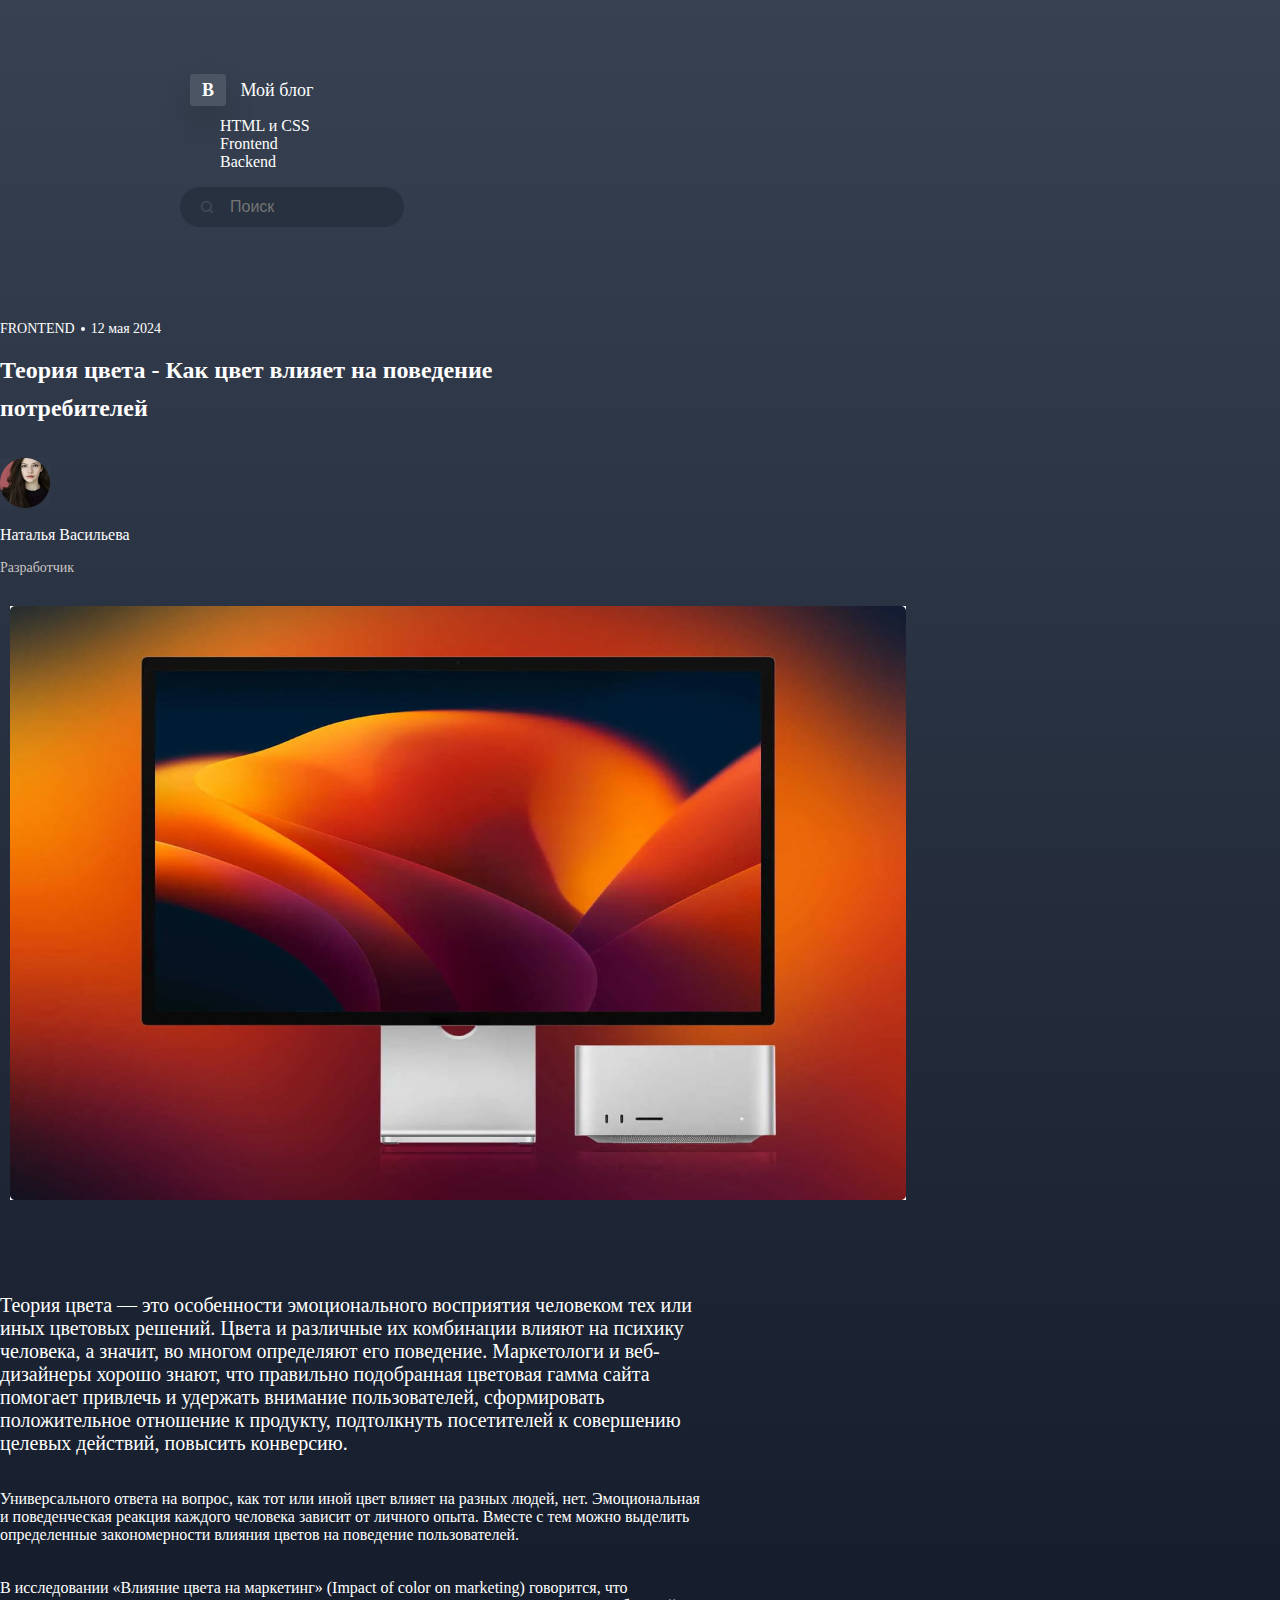
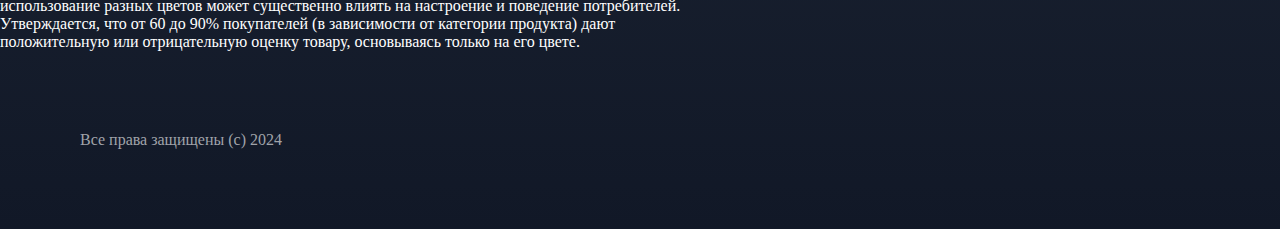
==== commit 7a5204ef: "Merge pull request #6 from kertio/2-css" ====
--- a/1-Blog/index.html
+++ b/1-Blog/index.html
@@ -44,10 +44,8 @@
 				<img class="developer-info__avatar"
 					src="./images/photo_girl.png" 
 					alt="Фото владельца блога" />
-				<div>
-					<p class="developer-info__name">Наталья Васильева</p>
-					<p class="developer-info__developer">Разработчик</p>
-				</div>
+				<p class="developer-info__name">Наталья Васильева</p>
+				<p class="developer-info__developer">Разработчик</p>
 			</div>
 		</section>
 
--- a/1-Blog/styles/style.css
+++ b/1-Blog/styles/style.css
@@ -10,9 +10,8 @@
 h1 {
 	font-size: 24px;
 	line-height: 1.6em;
-	margin: 0 auto 30px;
+	margin: 0 0 30px;
 	max-width: 525px;
-	text-align: center;
 }
 
 .header {
@@ -21,22 +20,16 @@
 }
 
 .nav {
-	padding: 80px 0;
-	margin: 0 auto;
+	padding: 80px 0 80px 180px;
 	max-width: 1080px;
 	font-style: normal;
 	font-size: 1em;
-
-	display: flex;
-	align-items: center;
-	justify-content: space-between;
 }
 
 .logo {
 	font-size: 18px;
 	color: #FFF;
 	text-decoration: none;
-	margin-right: 77px;
 }
 
 .logo-symbol {
@@ -50,11 +43,6 @@
 
 .nav-list {
 	list-style: none;
-	display: flex;
-	gap: 39px;
-	padding: 0;
-	margin-right: auto;
-
 }
 
 .nav-link {
@@ -87,13 +75,13 @@
 	width: 14px;
 	height: 14px;
 	color: #3D4653;
-	top: 14px;
+	top: 2px;
 	left: 20px;
 }	
 
 .frontend-info {
 	font-size: 14px;
-	margin: 0 auto 14px;
+	margin: 14px 0;
 	max-width: 180px;
 }
 
@@ -110,10 +98,7 @@
 .developer-info {
 	font-size: 10px;
 	color: #FFF;
-	max-width: 214px;
-	margin: 0 auto 30px;
-	display: flex;
-	gap: 16px;
+	margin-bottom: 30px;
 }
 
 .developer-info__avatar {
@@ -123,7 +108,6 @@
 
 .developer-info__name {
 	font-size: 1.6em;
-	margin-top: 0;
 }
 
 .developer-info__developer {
@@ -132,18 +116,14 @@
 }
 
 .hero__image {
-	display: block;
-	margin: 0 auto 70px;
+	margin: 0 10px 70px;
 	max-width: 896px;
 }
 
 .paragraph {
 	width: 100%;
-	margin: 0 auto;
-	text-align: left;
-	max-width: 700px;
+	max-width: 708px;
 	font-size: 20px;
-	line-height: 1.6em;
 }
 
 .paragraph:not(:last-child) {
@@ -158,9 +138,9 @@
 	font-size: 16px;
 	color: #A0A3A9;
 	max-width: 226px;
-	margin: 0 auto;
 }
 
 footer {
 	margin: 80px;
+	width: 100%;
 }
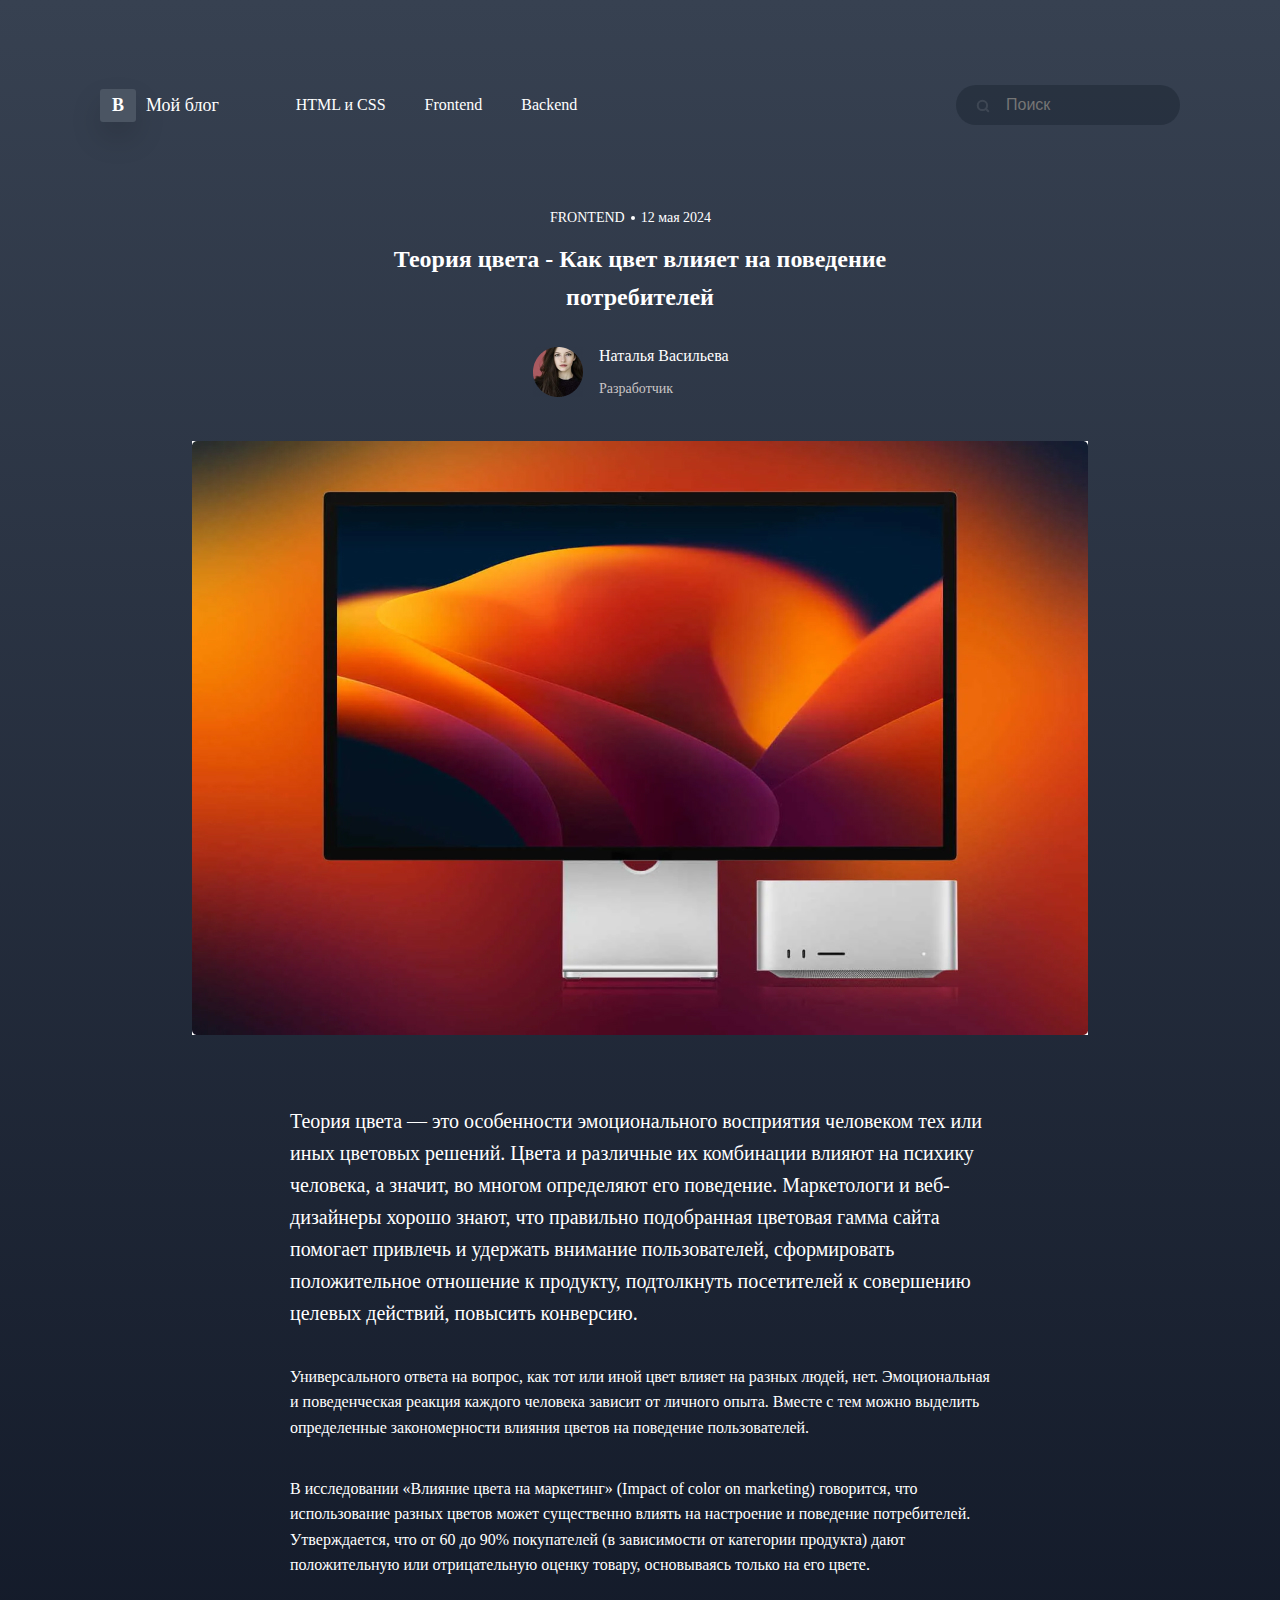
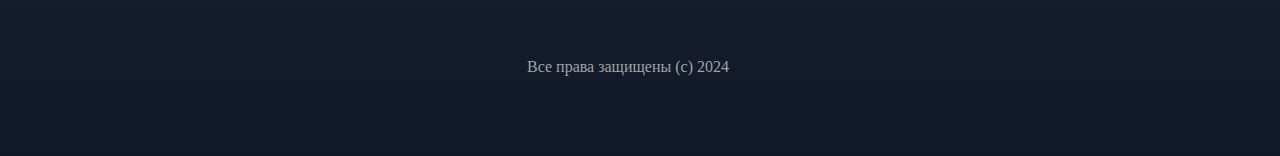
==== commit 830e5c52: "Merge pull request #7 from kertio/3-flex" ====
--- a/1-Blog/index.html
+++ b/1-Blog/index.html
@@ -44,8 +44,10 @@
 				<img class="developer-info__avatar"
 					src="./images/photo_girl.png" 
 					alt="Фото владельца блога" />
-				<p class="developer-info__name">Наталья Васильева</p>
-				<p class="developer-info__developer">Разработчик</p>
+				<div>
+					<p class="developer-info__name">Наталья Васильева</p>
+					<p class="developer-info__developer">Разработчик</p>
+				</div>
 			</div>
 		</section>
 
--- a/1-Blog/styles/style.css
+++ b/1-Blog/styles/style.css
@@ -10,26 +10,39 @@
 h1 {
 	font-size: 24px;
 	line-height: 1.6em;
-	margin: 0 0 30px;
+	margin: 0 auto 30px;
 	max-width: 525px;
+	text-align: center;
+}
+
+ul {
+	padding: 0;
 }
 
 .header {
 	width: 100%;
 	font-size: 16px;
+	margin: 80px auto;
+	max-width: 1080px;
 }
 
 .nav {
-	padding: 80px 0 80px 180px;
-	max-width: 1080px;
 	font-style: normal;
 	font-size: 1em;
+	display: flex;
+	align-items: center;
+	justify-content: space-between;
+	gap: 77px;
 }
 
 .logo {
 	font-size: 18px;
 	color: #FFF;
 	text-decoration: none;
+	display: flex;
+	justify-content: space-between;
+	align-items: center;
+	gap: 10px;
 }
 
 .logo-symbol {
@@ -38,11 +51,14 @@
 	background: #4B5563;
 	box-shadow: 0px 15px 30px 0px rgba(0, 0, 0, 0.15);
 	padding: 6px 12px;
-	margin: 0 10px;
 }
 
 .nav-list {
 	list-style: none;
+	display: flex;
+	gap: 39px;
+	margin-right: auto;
+
 }
 
 .nav-link {
@@ -75,13 +91,13 @@
 	width: 14px;
 	height: 14px;
 	color: #3D4653;
-	top: 2px;
+	top: 14px;
 	left: 20px;
 }	
 
 .frontend-info {
 	font-size: 14px;
-	margin: 14px 0;
+	margin: 0 auto 14px;
 	max-width: 180px;
 }
 
@@ -98,7 +114,10 @@
 .developer-info {
 	font-size: 10px;
 	color: #FFF;
-	margin-bottom: 30px;
+	max-width: 214px;
+	margin: 0 auto 30px;
+	display: flex;
+	gap: 16px;
 }
 
 .developer-info__avatar {
@@ -108,6 +127,7 @@
 
 .developer-info__name {
 	font-size: 1.6em;
+	margin-top: 0;
 }
 
 .developer-info__developer {
@@ -116,14 +136,18 @@
 }
 
 .hero__image {
-	margin: 0 10px 70px;
+	display: block;
+	margin: 0 auto 70px;
 	max-width: 896px;
 }
 
 .paragraph {
 	width: 100%;
-	max-width: 708px;
+	margin: 0 auto;
+	text-align: left;
+	max-width: 700px;
 	font-size: 20px;
+	line-height: 1.6em;
 }
 
 .paragraph:not(:last-child) {
@@ -138,9 +162,9 @@
 	font-size: 16px;
 	color: #A0A3A9;
 	max-width: 226px;
+	margin: 0 auto;
 }
 
 footer {
 	margin: 80px;
-	width: 100%;
 }
